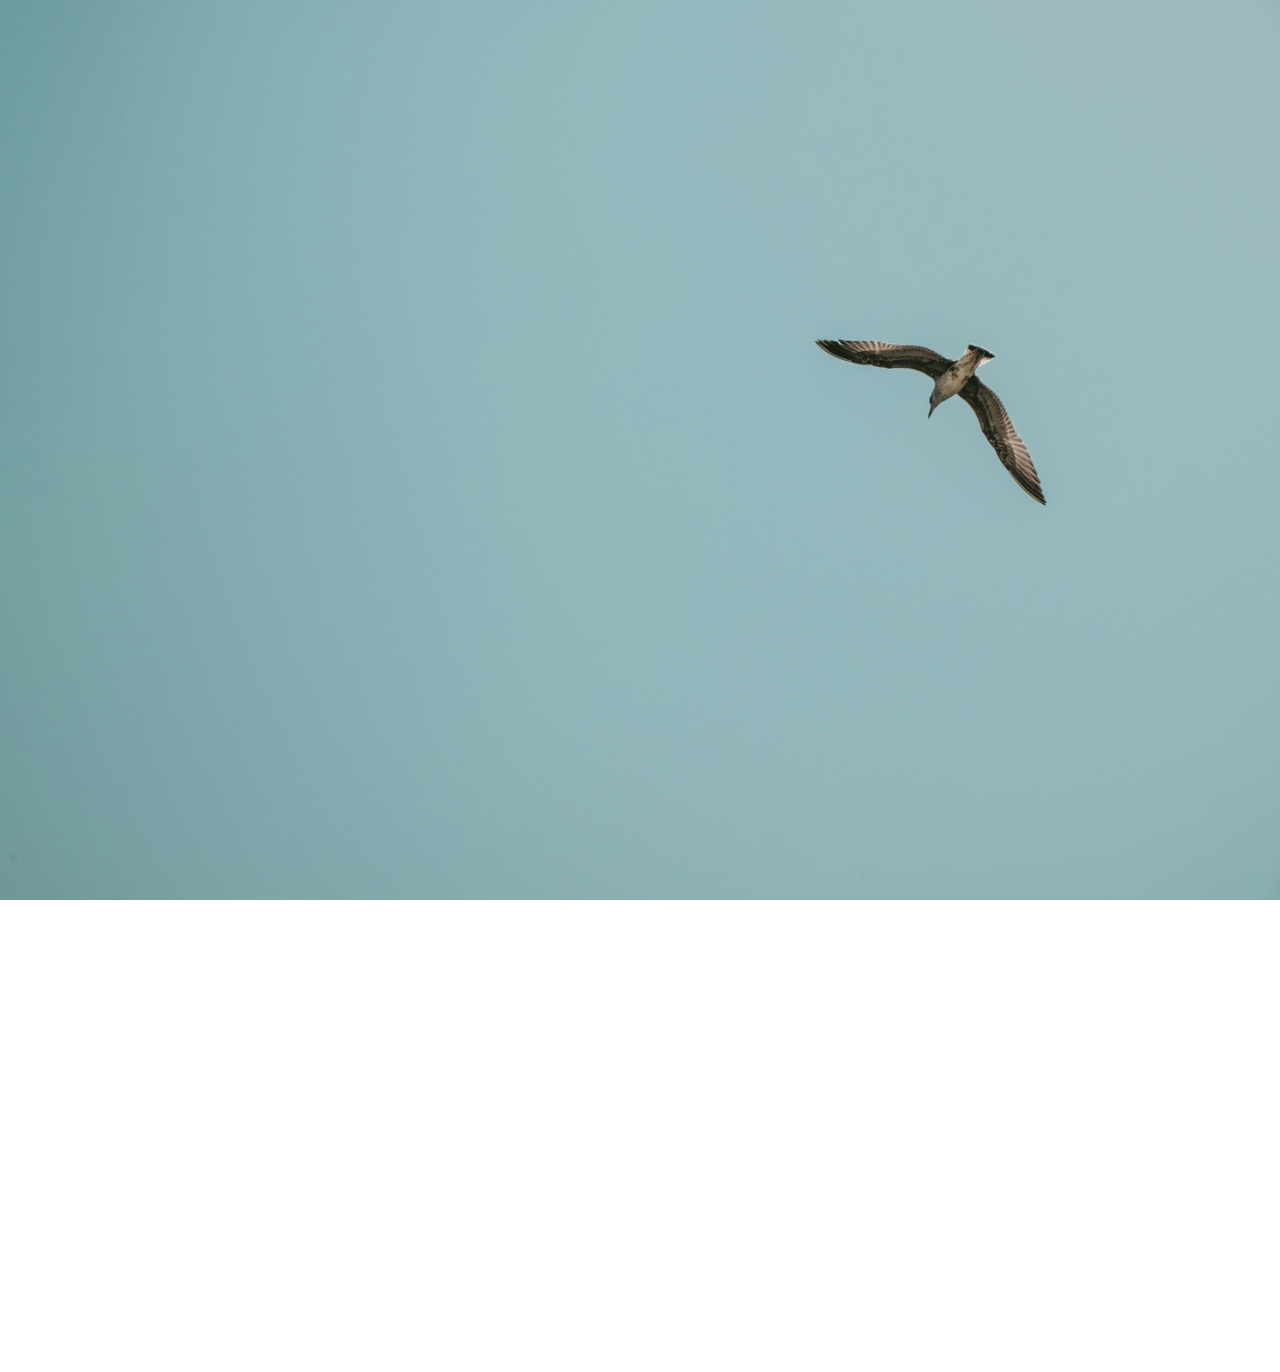
==== index.html @ 1636a8c3 "changed image url" ====
<!DOCTYPE HTML>
<!--
	Astral by HTML5 UP
	html5up.net | @ajlkn
	Free for personal and commercial use under the CCA 3.0 license (html5up.net/license)
-->
<html>
	<head>
		<title>isacmlee</title>
		<meta charset="utf-8" />
		<meta name="viewport" content="width=device-width, initial-scale=1, user-scalable=no" />
		<link rel="stylesheet" href="assets/css/main.css" />
		<noscript><link rel="stylesheet" href="assets/css/noscript.css" /></noscript>
	</head>
	<body class="is-preload">
		<!-- Wrapper-->
			<div id="wrapper">

				<!-- Nav -->
					<nav id="nav">
						<a href="#" class="icon solid fa-home"><span>Home</span></a>
						<a href="#me" class="icon solid fa-user"><span>About Me</span></a>
						<a href="#work" class="icon solid fa-laptop"><span>My Projects</span></a>
						<a href="https://www.linkedin.com/in/isacmlee/" target="_blank" class="icon brands fa-linkedin"><span>Twitter</span></a>
					</nav>

				<!-- Main -->
					<div id="main">

						<!-- Me -->
							<article id="home" class="panel intro">
								<header>
									<h1>Isac Lee</h1>
									<p>Data Quality Analyst @ Cedars-Sinai</p>
								</header>

								<a href="#me" class="jumplink pic">
									<img src="images/me.jpg" alt="" />
								</a>

							</article>

						<!-- About Me -->

							<article id="me" class="panel">
								<header>
									<h2>About Me</h2>
								</header>
								<p>
									Hi, I am currently a data quality analyst @ Cedars-Sinai. <br> <br>
									Healthcare data is highly complex and originates from a diverse range of sources and health systems, making it vulnerable to outdated processes, human error, and inaccurate reporting. My work focuses on enhancing the accuracy, consistency, and flow of various data, including but not limited to clinical data (e.g., medication orders, patient demographics, medical history, diagnoses), provider data (e.g., credentials, demographics, activity), ADT data (e.g., patient movement), medical coding data (e.g., ICD, CPT, HCPCS), insurance data (e.g. referrals, authorizations), and financial data (e.g., charges, reimbursements).
									By improving data accuracy and consistency, I help support regulatory compliance, financial integrity, operational efficiency, and quality reporting (e.g. Length of Stay, Readmission Rates, Mortality Rates), ensuring that leadership has the insights needed for decision-making while maintaining a high standard of patient care.
								</p>
							</article>

						<!-- Work -->
							<article id="work" class="panel">
								<header>
									<h2>My Projects</h2>
								</header>
								
								<section>
									<div class="row">
										<div class="col-4 col-6-medium col-12-small">
											<a href="#" class="image fit"><img src="images/pic01.jpg" alt=""></a>
										</div>
										<div class="col-4 col-6-medium col-12-small">
											<a href="#" class="image fit"><img src="images/pic02.jpg" alt=""></a>
										</div>
										<div class="col-4 col-6-medium col-12-small">
											<a href="#" class="image fit"><img src="images/pic03.jpg" alt=""></a>
										</div>
										<div class="col-4 col-6-medium col-12-small">
											<a href="#" class="image fit"><img src="images/pic04.jpg" alt=""></a>
										</div>
										<div class="col-4 col-6-medium col-12-small">
											<a href="#" class="image fit"><img src="images/pic05.jpg" alt=""></a>
										</div>
										<div class="col-4 col-6-medium col-12-small">
											<a href="#" class="image fit"><img src="images/pic06.jpg" alt=""></a>
										</div>
										<div class="col-4 col-6-medium col-12-small">
											<a href="#" class="image fit"><img src="images/pic07.jpg" alt=""></a>
										</div>
										<div class="col-4 col-6-medium col-12-small">
											<a href="#" class="image fit"><img src="images/pic08.jpg" alt=""></a>
										</div>
										<div class="col-4 col-6-medium col-12-small">
											<a href="#" class="image fit"><img src="images/pic09.jpg" alt=""></a>
										</div>
										<div class="col-4 col-6-medium col-12-small">
											<a href="#" class="image fit"><img src="images/pic10.jpg" alt=""></a>
										</div>
										<div class="col-4 col-6-medium col-12-small">
											<a href="#" class="image fit"><img src="images/pic11.jpg" alt=""></a>
										</div>
										<div class="col-4 col-6-medium col-12-small">
											<a href="#" class="image fit"><img src="images/pic12.jpg" alt=""></a>
										</div>
									</div>
								</section>
							</article>

					</div>

			</div>

		<!-- Scripts -->
			<script src="assets/js/jquery.min.js"></script>
			<script src="assets/js/browser.min.js"></script>
			<script src="assets/js/breakpoints.min.js"></script>
			<script src="assets/js/util.js"></script>
			<script src="assets/js/main.js"></script>

	</body>
</html>
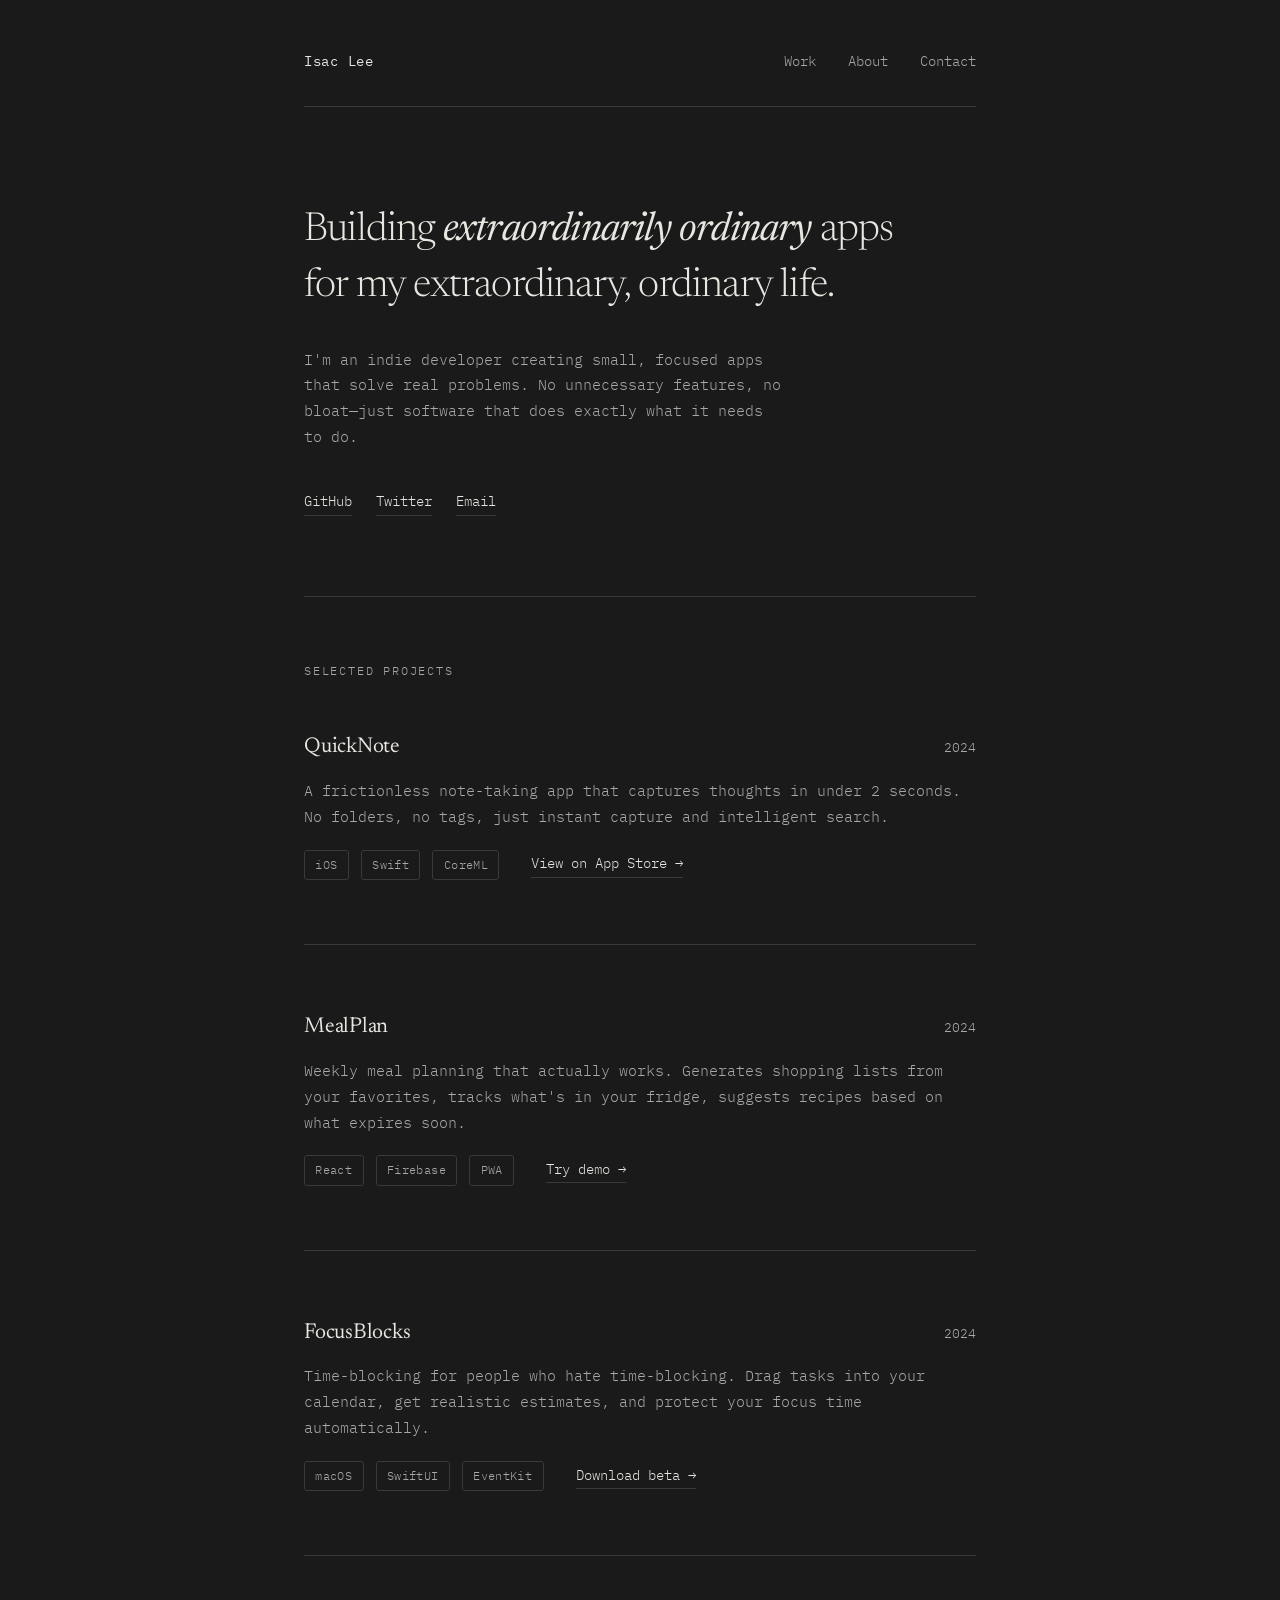
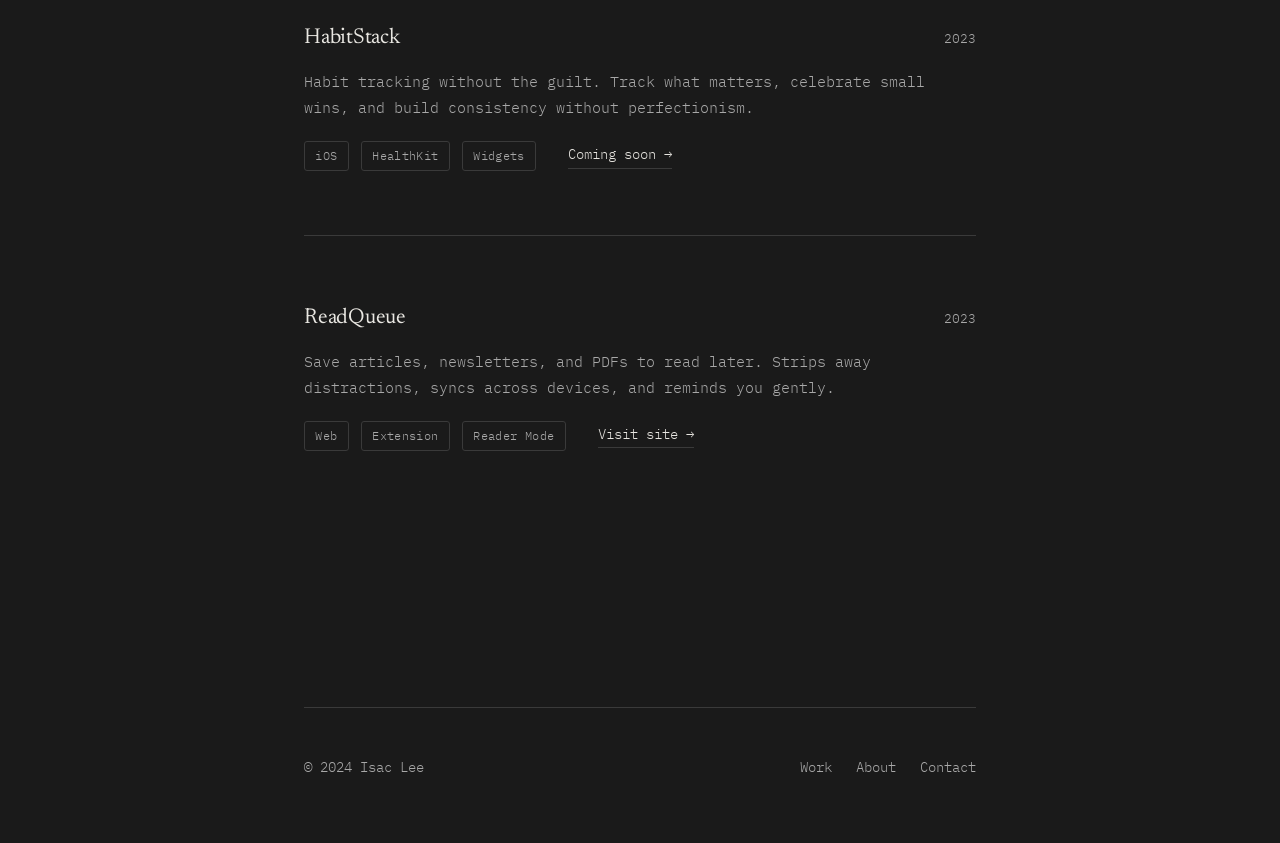
==== commit 21bcb696: "Add files via upload" ====
--- a/index.html
+++ b/index.html
@@ -1,116 +1,432 @@
-<!DOCTYPE HTML>
-<!--
-	Astral by HTML5 UP
-	html5up.net | @ajlkn
-	Free for personal and commercial use under the CCA 3.0 license (html5up.net/license)
--->
-<html>
-	<head>
-		<title>isacmlee</title>
-		<meta charset="utf-8" />
-		<meta name="viewport" content="width=device-width, initial-scale=1, user-scalable=no" />
-		<link rel="stylesheet" href="assets/css/main.css" />
-		<noscript><link rel="stylesheet" href="assets/css/noscript.css" /></noscript>
-	</head>
-	<body class="is-preload">
-		<!-- Wrapper-->
-			<div id="wrapper">
-
-				<!-- Nav -->
-					<nav id="nav">
-						<a href="#" class="icon solid fa-home"><span>Home</span></a>
-						<a href="#me" class="icon solid fa-user"><span>About Me</span></a>
-						<a href="#work" class="icon solid fa-laptop"><span>My Projects</span></a>
-						<a href="https://www.linkedin.com/in/isacmlee/" target="_blank" class="icon brands fa-linkedin"><span>Twitter</span></a>
-					</nav>
-
-				<!-- Main -->
-					<div id="main">
-
-						<!-- Me -->
-							<article id="home" class="panel intro">
-								<header>
-									<h1>Isac Lee</h1>
-									<p>Data Quality Analyst @ Cedars-Sinai</p>
-								</header>
-
-								<a href="#me" class="jumplink pic">
-									<img src="images/me.jpg" alt="" />
-								</a>
-
-							</article>
-
-						<!-- About Me -->
-
-							<article id="me" class="panel">
-								<header>
-									<h2>About Me</h2>
-								</header>
-								<p>
-									Hi, I am currently a data quality analyst @ Cedars-Sinai. <br> <br>
-									Healthcare data is highly complex and originates from a diverse range of sources and health systems, making it vulnerable to outdated processes, human error, and inaccurate reporting. My work focuses on enhancing the accuracy, consistency, and flow of various data, including but not limited to clinical data (e.g., medication orders, patient demographics, medical history, diagnoses), provider data (e.g., credentials, demographics, activity), ADT data (e.g., patient movement), medical coding data (e.g., ICD, CPT, HCPCS), insurance data (e.g. referrals, authorizations), and financial data (e.g., charges, reimbursements).
-									By improving data accuracy and consistency, I help support regulatory compliance, financial integrity, operational efficiency, and quality reporting (e.g. Length of Stay, Readmission Rates, Mortality Rates), ensuring that leadership has the insights needed for decision-making while maintaining a high standard of patient care.
-								</p>
-							</article>
-
-						<!-- Work -->
-							<article id="work" class="panel">
-								<header>
-									<h2>My Projects</h2>
-								</header>
-								
-								<section>
-									<div class="row">
-										<div class="col-4 col-6-medium col-12-small">
-											<a href="#" class="image fit"><img src="images/pic01.jpg" alt=""></a>
-										</div>
-										<div class="col-4 col-6-medium col-12-small">
-											<a href="#" class="image fit"><img src="images/pic02.jpg" alt=""></a>
-										</div>
-										<div class="col-4 col-6-medium col-12-small">
-											<a href="#" class="image fit"><img src="images/pic03.jpg" alt=""></a>
-										</div>
-										<div class="col-4 col-6-medium col-12-small">
-											<a href="#" class="image fit"><img src="images/pic04.jpg" alt=""></a>
-										</div>
-										<div class="col-4 col-6-medium col-12-small">
-											<a href="#" class="image fit"><img src="images/pic05.jpg" alt=""></a>
-										</div>
-										<div class="col-4 col-6-medium col-12-small">
-											<a href="#" class="image fit"><img src="images/pic06.jpg" alt=""></a>
-										</div>
-										<div class="col-4 col-6-medium col-12-small">
-											<a href="#" class="image fit"><img src="images/pic07.jpg" alt=""></a>
-										</div>
-										<div class="col-4 col-6-medium col-12-small">
-											<a href="#" class="image fit"><img src="images/pic08.jpg" alt=""></a>
-										</div>
-										<div class="col-4 col-6-medium col-12-small">
-											<a href="#" class="image fit"><img src="images/pic09.jpg" alt=""></a>
-										</div>
-										<div class="col-4 col-6-medium col-12-small">
-											<a href="#" class="image fit"><img src="images/pic10.jpg" alt=""></a>
-										</div>
-										<div class="col-4 col-6-medium col-12-small">
-											<a href="#" class="image fit"><img src="images/pic11.jpg" alt=""></a>
-										</div>
-										<div class="col-4 col-6-medium col-12-small">
-											<a href="#" class="image fit"><img src="images/pic12.jpg" alt=""></a>
-										</div>
-									</div>
-								</section>
-							</article>
-
-					</div>
-
-			</div>
-
-		<!-- Scripts -->
-			<script src="assets/js/jquery.min.js"></script>
-			<script src="assets/js/browser.min.js"></script>
-			<script src="assets/js/breakpoints.min.js"></script>
-			<script src="assets/js/util.js"></script>
-			<script src="assets/js/main.js"></script>
-
-	</body>
-</html>+<!DOCTYPE html>
+<html lang="en">
+<head>
+    <meta charset="UTF-8">
+    <meta name="viewport" content="width=device-width, initial-scale=1.0">
+    <title>Isac Lee</title>
+    <link rel="preconnect" href="https://fonts.googleapis.com">
+    <link rel="preconnect" href="https://fonts.gstatic.com" crossorigin>
+    <link href="https://fonts.googleapis.com/css2?family=IBM+Plex+Mono:wght@300;400;500&family=Newsreader:ital,wght@0,300;0,400;1,400&display=swap" rel="stylesheet">
+    <style>
+        * {
+            margin: 0;
+            padding: 0;
+            box-sizing: border-box;
+        }
+
+        :root {
+            --bg: #1a1a1a;
+            --fg: #e8e6e1;
+            --fg-muted: #a8a8a8;
+            --border: #3a3a3a;
+            --accent: #6b9eff;
+            --hover: #242424;
+        }
+
+        body {
+            font-family: 'IBM Plex Mono', monospace;
+            background: var(--bg);
+            color: var(--fg);
+            line-height: 1.7;
+            font-size: 15px;
+            font-weight: 300;
+        }
+
+        .container {
+            max-width: 720px;
+            margin: 0 auto;
+            padding: 0 1.5rem;
+        }
+
+        /* Header */
+        header {
+            padding: 3rem 0 2rem;
+            border-bottom: 1px solid var(--border);
+        }
+
+        .header-content {
+            display: flex;
+            justify-content: space-between;
+            align-items: baseline;
+        }
+
+        .name {
+            font-size: 0.9rem;
+            letter-spacing: 0.05em;
+            font-weight: 400;
+        }
+
+        nav ul {
+            display: flex;
+            gap: 2rem;
+            list-style: none;
+        }
+
+        nav a {
+            color: var(--fg-muted);
+            text-decoration: none;
+            font-size: 0.85rem;
+            transition: color 0.2s ease;
+        }
+
+        nav a:hover {
+            color: var(--fg);
+        }
+
+        /* Hero */
+        .hero {
+            padding: 6rem 0 5rem;
+            border-bottom: 1px solid var(--border);
+        }
+
+        .hero-title {
+            font-family: 'Newsreader', serif;
+            font-size: clamp(1.8rem, 4vw, 2.5rem);
+            font-weight: 300;
+            line-height: 1.4;
+            max-width: 600px;
+            margin-bottom: 2rem;
+            letter-spacing: -0.02em;
+        }
+
+        .hero-title em {
+            font-style: italic;
+            font-weight: 400;
+        }
+
+        .hero-intro {
+            max-width: 480px;
+            color: var(--fg-muted);
+            margin-bottom: 2.5rem;
+            font-size: 0.95rem;
+        }
+
+        .hero-links {
+            display: flex;
+            gap: 1.5rem;
+            font-size: 0.85rem;
+        }
+
+        .hero-links a {
+            color: var(--fg);
+            text-decoration: none;
+            padding-bottom: 2px;
+            border-bottom: 1px solid var(--border);
+            transition: border-color 0.2s ease;
+        }
+
+        .hero-links a:hover {
+            border-color: var(--fg);
+        }
+
+        /* Projects Section */
+        .projects {
+            padding: 4rem 0;
+        }
+
+        .section-label {
+            font-size: 0.75rem;
+            letter-spacing: 0.15em;
+            text-transform: uppercase;
+            color: var(--fg-muted);
+            margin-bottom: 3rem;
+        }
+
+        .project {
+            margin-bottom: 4rem;
+            padding-bottom: 4rem;
+            border-bottom: 1px solid var(--border);
+        }
+
+        .project:last-child {
+            border-bottom: none;
+        }
+
+        .project-header {
+            display: flex;
+            justify-content: space-between;
+            align-items: baseline;
+            margin-bottom: 0.75rem;
+            gap: 1.5rem;
+        }
+
+        .project-title {
+            font-family: 'Newsreader', serif;
+            font-size: 1.35rem;
+            font-weight: 400;
+            letter-spacing: -0.01em;
+        }
+
+        .project-year {
+            font-size: 0.8rem;
+            color: var(--fg-muted);
+            white-space: nowrap;
+        }
+
+        .project-description {
+            color: var(--fg-muted);
+            margin-bottom: 1.25rem;
+            font-size: 0.95rem;
+        }
+
+        .project-meta {
+            display: flex;
+            gap: 2rem;
+            flex-wrap: wrap;
+            align-items: center;
+        }
+
+        .project-tags {
+            display: flex;
+            gap: 0.75rem;
+            flex-wrap: wrap;
+        }
+
+        .tag {
+            font-size: 0.75rem;
+            color: var(--fg-muted);
+            padding: 0.25rem 0.65rem;
+            border: 1px solid var(--border);
+            border-radius: 3px;
+            letter-spacing: 0.03em;
+        }
+
+        .project-link {
+            font-size: 0.85rem;
+            color: var(--fg);
+            text-decoration: none;
+            border-bottom: 1px solid var(--border);
+            padding-bottom: 1px;
+            transition: border-color 0.2s ease;
+        }
+
+        .project-link:hover {
+            border-color: var(--fg);
+        }
+
+        /* Footer */
+        footer {
+            padding: 3rem 0 4rem;
+            border-top: 1px solid var(--border);
+            margin-top: 4rem;
+        }
+
+        .footer-content {
+            display: flex;
+            justify-content: space-between;
+            align-items: center;
+            font-size: 0.85rem;
+            color: var(--fg-muted);
+        }
+
+        .footer-links {
+            display: flex;
+            gap: 1.5rem;
+        }
+
+        .footer-links a {
+            color: var(--fg-muted);
+            text-decoration: none;
+            transition: color 0.2s ease;
+        }
+
+        .footer-links a:hover {
+            color: var(--fg);
+        }
+
+        /* Responsive */
+        @media (max-width: 640px) {
+            .header-content {
+                flex-direction: column;
+                gap: 1rem;
+            }
+
+            nav ul {
+                gap: 1.5rem;
+            }
+
+            .hero {
+                padding: 4rem 0 3rem;
+            }
+
+            .project-header {
+                flex-direction: column;
+                align-items: flex-start;
+                gap: 0.5rem;
+            }
+
+            .project-meta {
+                flex-direction: column;
+                align-items: flex-start;
+                gap: 1rem;
+            }
+
+            .footer-content {
+                flex-direction: column;
+                gap: 1.5rem;
+                align-items: flex-start;
+            }
+        }
+
+        /* Subtle animations */
+        @media (prefers-reduced-motion: no-preference) {
+            .project {
+                opacity: 0;
+                animation: fadeIn 0.6s ease-out forwards;
+            }
+
+            .project:nth-child(1) { animation-delay: 0.1s; }
+            .project:nth-child(2) { animation-delay: 0.2s; }
+            .project:nth-child(3) { animation-delay: 0.3s; }
+            .project:nth-child(4) { animation-delay: 0.4s; }
+            .project:nth-child(5) { animation-delay: 0.5s; }
+
+            @keyframes fadeIn {
+                from {
+                    opacity: 0;
+                    transform: translateY(10px);
+                }
+                to {
+                    opacity: 1;
+                    transform: translateY(0);
+                }
+            }
+        }
+    </style>
+</head>
+<body>
+    <div class="container">
+        <header>
+            <div class="header-content">
+                <h1 class="name">Isac Lee</h1>
+                <nav>
+                    <ul>
+                        <li><a href="#work">Work</a></li>
+                        <li><a href="#about">About</a></li>
+                        <li><a href="mailto:hello@isaclee.com">Contact</a></li>
+                    </ul>
+                </nav>
+            </div>
+        </header>
+
+        <section class="hero">
+            <h2 class="hero-title">
+                Building <em>extraordinarily ordinary</em> apps for my extraordinary, ordinary life.
+            </h2>
+            <p class="hero-intro">
+                I'm an indie developer creating small, focused apps that solve real problems. No unnecessary features, no bloat—just software that does exactly what it needs to do.
+            </p>
+            <div class="hero-links">
+                <a href="https://github.com/isacmlee">GitHub</a>
+                <a href="https://twitter.com/isacmlee">Twitter</a>
+                <a href="mailto:hello@isaclee.com">Email</a>
+            </div>
+        </section>
+
+        <main id="work" class="projects">
+            <p class="section-label">Selected Projects</p>
+
+            <article class="project">
+                <div class="project-header">
+                    <h3 class="project-title">QuickNote</h3>
+                    <span class="project-year">2024</span>
+                </div>
+                <p class="project-description">
+                    A frictionless note-taking app that captures thoughts in under 2 seconds. No folders, no tags, just instant capture and intelligent search.
+                </p>
+                <div class="project-meta">
+                    <div class="project-tags">
+                        <span class="tag">iOS</span>
+                        <span class="tag">Swift</span>
+                        <span class="tag">CoreML</span>
+                    </div>
+                    <a href="#" class="project-link">View on App Store →</a>
+                </div>
+            </article>
+
+            <article class="project">
+                <div class="project-header">
+                    <h3 class="project-title">MealPlan</h3>
+                    <span class="project-year">2024</span>
+                </div>
+                <p class="project-description">
+                    Weekly meal planning that actually works. Generates shopping lists from your favorites, tracks what's in your fridge, suggests recipes based on what expires soon.
+                </p>
+                <div class="project-meta">
+                    <div class="project-tags">
+                        <span class="tag">React</span>
+                        <span class="tag">Firebase</span>
+                        <span class="tag">PWA</span>
+                    </div>
+                    <a href="#" class="project-link">Try demo →</a>
+                </div>
+            </article>
+
+            <article class="project">
+                <div class="project-header">
+                    <h3 class="project-title">FocusBlocks</h3>
+                    <span class="project-year">2024</span>
+                </div>
+                <p class="project-description">
+                    Time-blocking for people who hate time-blocking. Drag tasks into your calendar, get realistic estimates, and protect your focus time automatically.
+                </p>
+                <div class="project-meta">
+                    <div class="project-tags">
+                        <span class="tag">macOS</span>
+                        <span class="tag">SwiftUI</span>
+                        <span class="tag">EventKit</span>
+                    </div>
+                    <a href="#" class="project-link">Download beta →</a>
+                </div>
+            </article>
+
+            <article class="project">
+                <div class="project-header">
+                    <h3 class="project-title">HabitStack</h3>
+                    <span class="project-year">2023</span>
+                </div>
+                <p class="project-description">
+                    Habit tracking without the guilt. Track what matters, celebrate small wins, and build consistency without perfectionism.
+                </p>
+                <div class="project-meta">
+                    <div class="project-tags">
+                        <span class="tag">iOS</span>
+                        <span class="tag">HealthKit</span>
+                        <span class="tag">Widgets</span>
+                    </div>
+                    <a href="#" class="project-link">Coming soon →</a>
+                </div>
+            </article>
+
+            <article class="project">
+                <div class="project-header">
+                    <h3 class="project-title">ReadQueue</h3>
+                    <span class="project-year">2023</span>
+                </div>
+                <p class="project-description">
+                    Save articles, newsletters, and PDFs to read later. Strips away distractions, syncs across devices, and reminds you gently.
+                </p>
+                <div class="project-meta">
+                    <div class="project-tags">
+                        <span class="tag">Web</span>
+                        <span class="tag">Extension</span>
+                        <span class="tag">Reader Mode</span>
+                    </div>
+                    <a href="#" class="project-link">Visit site →</a>
+                </div>
+            </article>
+        </main>
+
+        <footer>
+            <div class="footer-content">
+                <p>© 2024 Isac Lee</p>
+                <div class="footer-links">
+                    <a href="#work">Work</a>
+                    <a href="#about">About</a>
+                    <a href="mailto:hello@isaclee.com">Contact</a>
+                </div>
+            </div>
+        </footer>
+    </div>
+</body>
+</html>
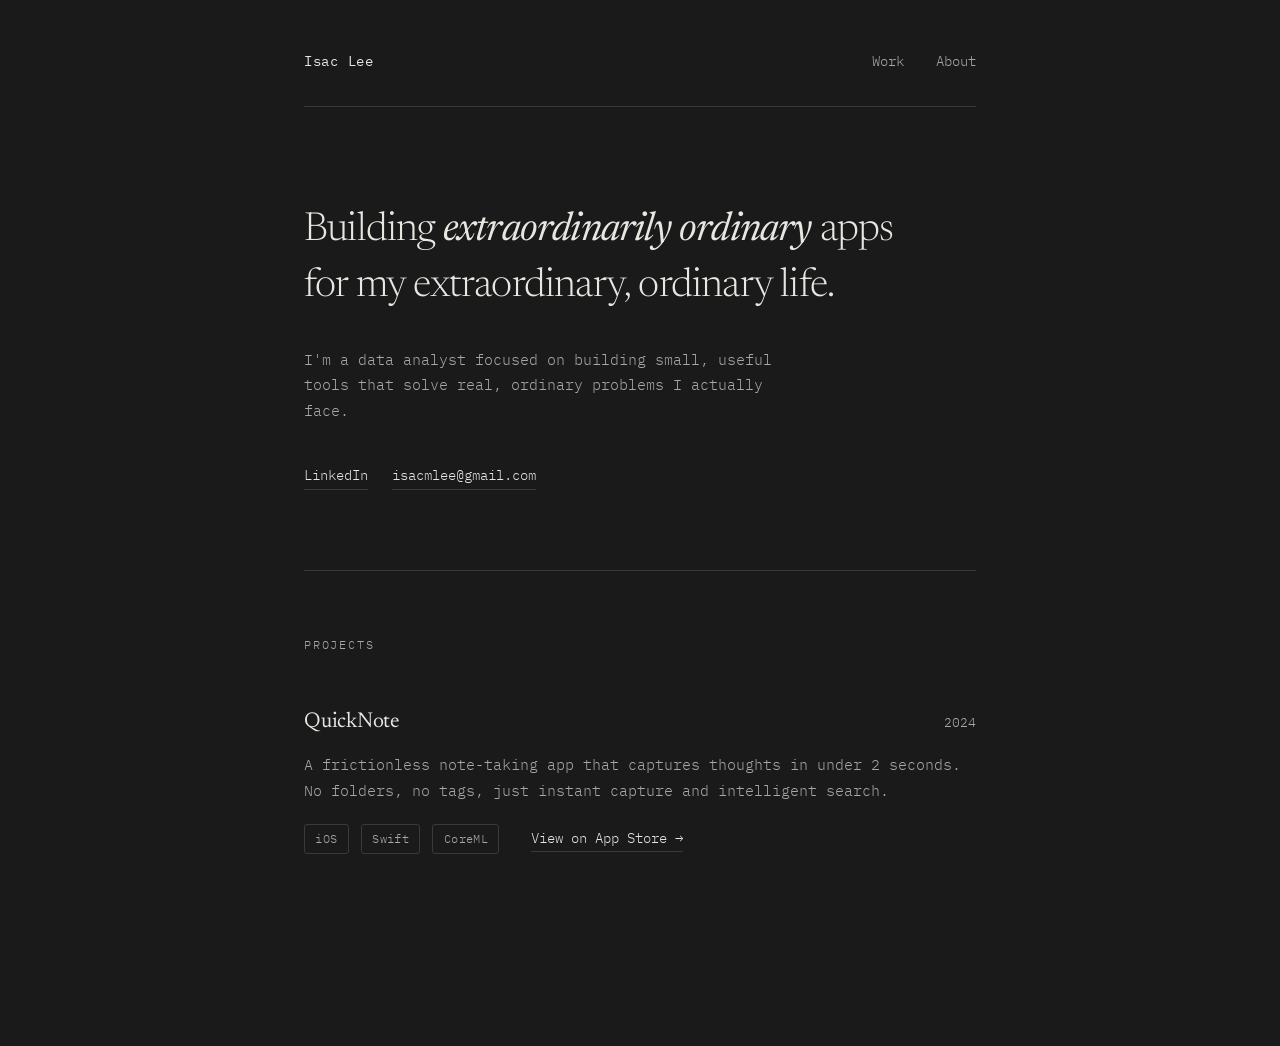
==== commit 8729c79d: "Add files via upload" ====
--- a/index.html
+++ b/index.html
@@ -1,12 +1,15 @@
 <!DOCTYPE html>
 <html lang="en">
+
 <head>
     <meta charset="UTF-8">
     <meta name="viewport" content="width=device-width, initial-scale=1.0">
     <title>Isac Lee</title>
     <link rel="preconnect" href="https://fonts.googleapis.com">
     <link rel="preconnect" href="https://fonts.gstatic.com" crossorigin>
-    <link href="https://fonts.googleapis.com/css2?family=IBM+Plex+Mono:wght@300;400;500&family=Newsreader:ital,wght@0,300;0,400;1,400&display=swap" rel="stylesheet">
+    <link
+        href="https://fonts.googleapis.com/css2?family=IBM+Plex+Mono:wght@300;400;500&family=Newsreader:ital,wght@0,300;0,400;1,400&display=swap"
+        rel="stylesheet">
     <style>
         * {
             margin: 0;
@@ -275,17 +278,32 @@
                 animation: fadeIn 0.6s ease-out forwards;
             }
 
-            .project:nth-child(1) { animation-delay: 0.1s; }
-            .project:nth-child(2) { animation-delay: 0.2s; }
-            .project:nth-child(3) { animation-delay: 0.3s; }
-            .project:nth-child(4) { animation-delay: 0.4s; }
-            .project:nth-child(5) { animation-delay: 0.5s; }
+            .project:nth-child(1) {
+                animation-delay: 0.1s;
+            }
+
+            .project:nth-child(2) {
+                animation-delay: 0.2s;
+            }
+
+            .project:nth-child(3) {
+                animation-delay: 0.3s;
+            }
+
+            .project:nth-child(4) {
+                animation-delay: 0.4s;
+            }
+
+            .project:nth-child(5) {
+                animation-delay: 0.5s;
+            }
 
             @keyframes fadeIn {
                 from {
                     opacity: 0;
                     transform: translateY(10px);
                 }
+
                 to {
                     opacity: 1;
                     transform: translateY(0);
@@ -294,6 +312,7 @@
         }
     </style>
 </head>
+
 <body>
     <div class="container">
         <header>
@@ -303,7 +322,6 @@
                     <ul>
                         <li><a href="#work">Work</a></li>
                         <li><a href="#about">About</a></li>
-                        <li><a href="mailto:hello@isaclee.com">Contact</a></li>
                     </ul>
                 </nav>
             </div>
@@ -314,17 +332,17 @@
                 Building <em>extraordinarily ordinary</em> apps for my extraordinary, ordinary life.
             </h2>
             <p class="hero-intro">
-                I'm an indie developer creating small, focused apps that solve real problems. No unnecessary features, no bloat—just software that does exactly what it needs to do.
+                I'm a data analyst focused on building small, useful tools that solve real, ordinary problems I actually
+                face.
             </p>
             <div class="hero-links">
-                <a href="https://github.com/isacmlee">GitHub</a>
-                <a href="https://twitter.com/isacmlee">Twitter</a>
-                <a href="mailto:hello@isaclee.com">Email</a>
+                <a href="https://www.linkedin.com/in/isacmlee/">LinkedIn</a>
+                <a href="mailto:isacmlee@gmail.com">isacmlee@gmail.com</a>
             </div>
         </section>
 
         <main id="work" class="projects">
-            <p class="section-label">Selected Projects</p>
+            <p class="section-label">Projects</p>
 
             <article class="project">
                 <div class="project-header">
@@ -332,7 +350,8 @@
                     <span class="project-year">2024</span>
                 </div>
                 <p class="project-description">
-                    A frictionless note-taking app that captures thoughts in under 2 seconds. No folders, no tags, just instant capture and intelligent search.
+                    A frictionless note-taking app that captures thoughts in under 2 seconds. No folders, no tags, just
+                    instant capture and intelligent search.
                 </p>
                 <div class="project-meta">
                     <div class="project-tags">
@@ -344,89 +363,9 @@
                 </div>
             </article>
 
-            <article class="project">
-                <div class="project-header">
-                    <h3 class="project-title">MealPlan</h3>
-                    <span class="project-year">2024</span>
-                </div>
-                <p class="project-description">
-                    Weekly meal planning that actually works. Generates shopping lists from your favorites, tracks what's in your fridge, suggests recipes based on what expires soon.
-                </p>
-                <div class="project-meta">
-                    <div class="project-tags">
-                        <span class="tag">React</span>
-                        <span class="tag">Firebase</span>
-                        <span class="tag">PWA</span>
-                    </div>
-                    <a href="#" class="project-link">Try demo →</a>
-                </div>
-            </article>
-
-            <article class="project">
-                <div class="project-header">
-                    <h3 class="project-title">FocusBlocks</h3>
-                    <span class="project-year">2024</span>
-                </div>
-                <p class="project-description">
-                    Time-blocking for people who hate time-blocking. Drag tasks into your calendar, get realistic estimates, and protect your focus time automatically.
-                </p>
-                <div class="project-meta">
-                    <div class="project-tags">
-                        <span class="tag">macOS</span>
-                        <span class="tag">SwiftUI</span>
-                        <span class="tag">EventKit</span>
-                    </div>
-                    <a href="#" class="project-link">Download beta →</a>
-                </div>
-            </article>
-
-            <article class="project">
-                <div class="project-header">
-                    <h3 class="project-title">HabitStack</h3>
-                    <span class="project-year">2023</span>
-                </div>
-                <p class="project-description">
-                    Habit tracking without the guilt. Track what matters, celebrate small wins, and build consistency without perfectionism.
-                </p>
-                <div class="project-meta">
-                    <div class="project-tags">
-                        <span class="tag">iOS</span>
-                        <span class="tag">HealthKit</span>
-                        <span class="tag">Widgets</span>
-                    </div>
-                    <a href="#" class="project-link">Coming soon →</a>
-                </div>
-            </article>
-
-            <article class="project">
-                <div class="project-header">
-                    <h3 class="project-title">ReadQueue</h3>
-                    <span class="project-year">2023</span>
-                </div>
-                <p class="project-description">
-                    Save articles, newsletters, and PDFs to read later. Strips away distractions, syncs across devices, and reminds you gently.
-                </p>
-                <div class="project-meta">
-                    <div class="project-tags">
-                        <span class="tag">Web</span>
-                        <span class="tag">Extension</span>
-                        <span class="tag">Reader Mode</span>
-                    </div>
-                    <a href="#" class="project-link">Visit site →</a>
-                </div>
-            </article>
+
         </main>
-
-        <footer>
-            <div class="footer-content">
-                <p>© 2024 Isac Lee</p>
-                <div class="footer-links">
-                    <a href="#work">Work</a>
-                    <a href="#about">About</a>
-                    <a href="mailto:hello@isaclee.com">Contact</a>
-                </div>
-            </div>
-        </footer>
     </div>
 </body>
-</html>
+
+</html>
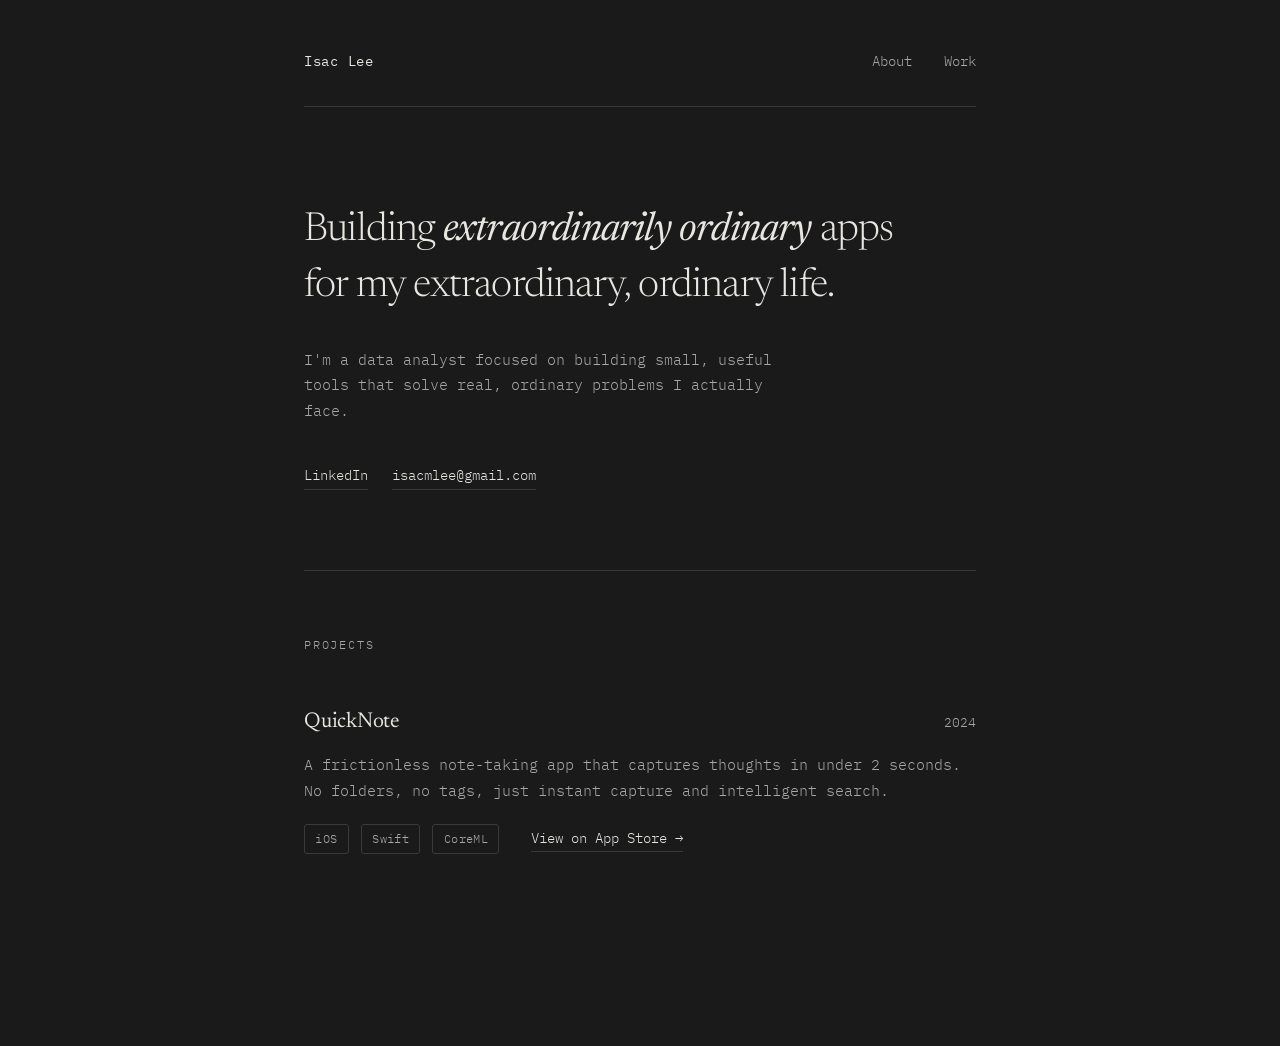
==== commit a9b4df7d: "Add files via upload" ====
--- a/index.html
+++ b/index.html
@@ -320,8 +320,8 @@
                 <h1 class="name">Isac Lee</h1>
                 <nav>
                     <ul>
+                        <li><a href="#about">About</a></li>
                         <li><a href="#work">Work</a></li>
-                        <li><a href="#about">About</a></li>
                     </ul>
                 </nav>
             </div>
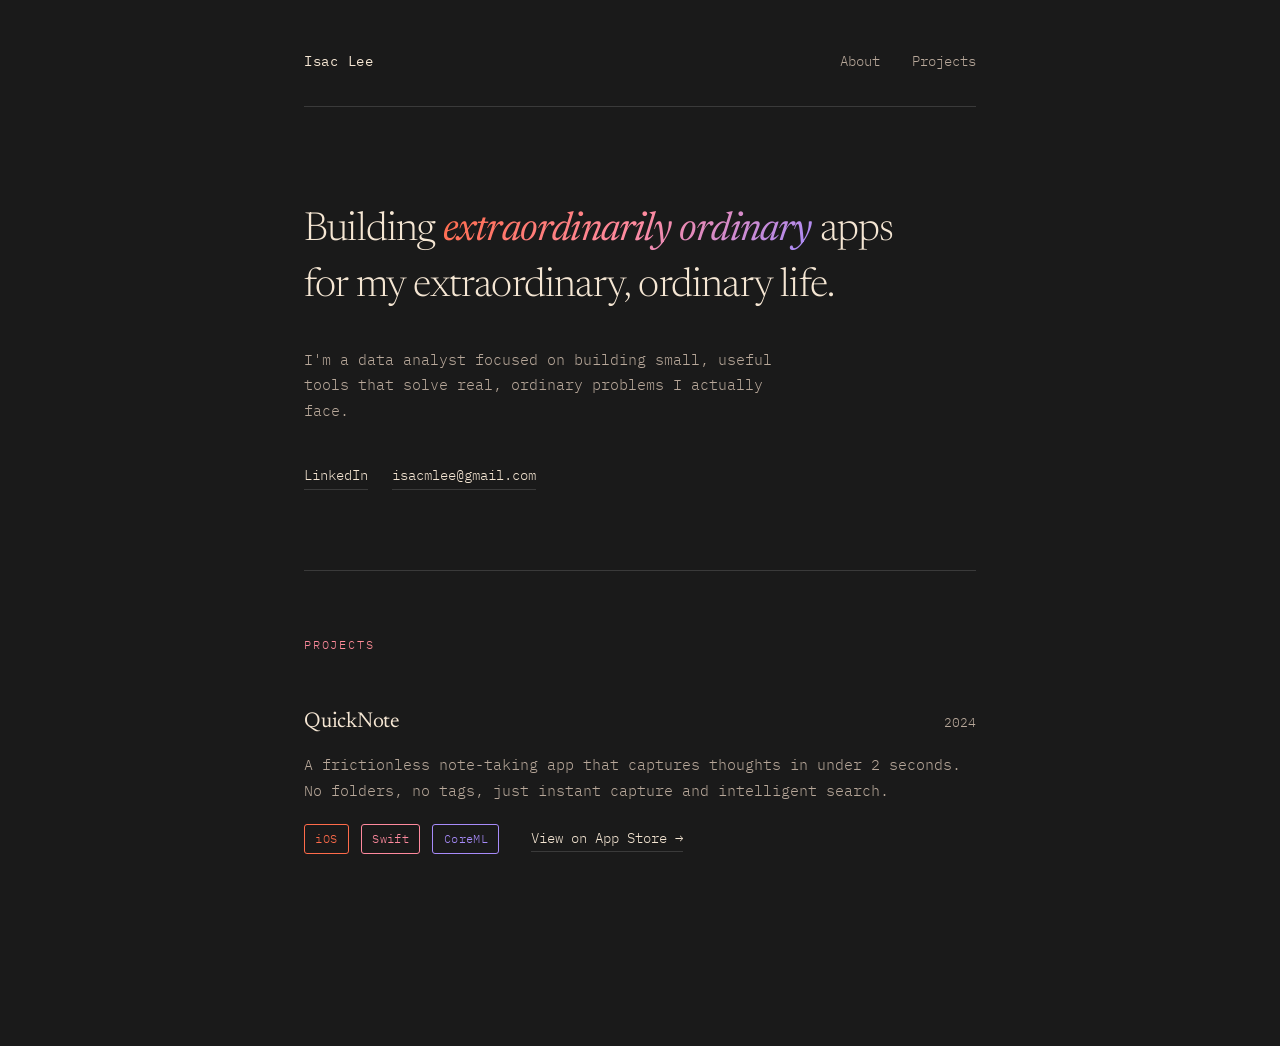
==== commit 406238d3: "Update index.html" ====
--- a/index.html
+++ b/index.html
@@ -19,10 +19,13 @@
 
         :root {
             --bg: #1a1a1a;
-            --fg: #e8e6e1;
-            --fg-muted: #a8a8a8;
+            --fg: #f5e6d3;
+            --fg-muted: #b8a89a;
             --border: #3a3a3a;
-            --accent: #6b9eff;
+            --accent-orange: #ff6b4a;
+            --accent-pink: #ff8a9e;
+            --accent-purple: #a78bfa;
+            --accent-gold: #ffa94d;
             --hover: #242424;
         }
 
@@ -95,6 +98,10 @@
         .hero-title em {
             font-style: italic;
             font-weight: 400;
+            background: linear-gradient(135deg, var(--accent-orange), var(--accent-pink), var(--accent-purple));
+            -webkit-background-clip: text;
+            -webkit-text-fill-color: transparent;
+            background-clip: text;
         }
 
         .hero-intro {
@@ -119,7 +126,8 @@
         }
 
         .hero-links a:hover {
-            border-color: var(--fg);
+            border-color: var(--accent-orange);
+            color: var(--accent-orange);
         }
 
         /* Projects Section */
@@ -131,7 +139,10 @@
             font-size: 0.75rem;
             letter-spacing: 0.15em;
             text-transform: uppercase;
-            color: var(--fg-muted);
+            background: linear-gradient(90deg, var(--accent-pink), var(--accent-gold));
+            -webkit-background-clip: text;
+            -webkit-text-fill-color: transparent;
+            background-clip: text;
             margin-bottom: 3rem;
         }
 
@@ -139,6 +150,11 @@
             margin-bottom: 4rem;
             padding-bottom: 4rem;
             border-bottom: 1px solid var(--border);
+            transition: border-color 0.3s ease;
+        }
+
+        .project:hover {
+            border-color: rgba(255, 138, 158, 0.3);
         }
 
         .project:last-child {
@@ -187,11 +203,31 @@
 
         .tag {
             font-size: 0.75rem;
-            color: var(--fg-muted);
+            color: var(--fg);
             padding: 0.25rem 0.65rem;
-            border: 1px solid var(--border);
+            border: 1px solid;
             border-radius: 3px;
             letter-spacing: 0.03em;
+        }
+
+        .tag:nth-child(1) {
+            border-color: var(--accent-orange);
+            color: var(--accent-orange);
+        }
+
+        .tag:nth-child(2) {
+            border-color: var(--accent-pink);
+            color: var(--accent-pink);
+        }
+
+        .tag:nth-child(3) {
+            border-color: var(--accent-purple);
+            color: var(--accent-purple);
+        }
+
+        .tag:nth-child(4) {
+            border-color: var(--accent-gold);
+            color: var(--accent-gold);
         }
 
         .project-link {
@@ -204,7 +240,8 @@
         }
 
         .project-link:hover {
-            border-color: var(--fg);
+            border-color: var(--accent-pink);
+            color: var(--accent-pink);
         }
 
         /* Footer */
@@ -321,7 +358,7 @@
                 <nav>
                     <ul>
                         <li><a href="#about">About</a></li>
-                        <li><a href="#work">Work</a></li>
+                        <li><a href="#projects">Projects</a></li>
                     </ul>
                 </nav>
             </div>
@@ -341,7 +378,7 @@
             </div>
         </section>
 
-        <main id="work" class="projects">
+        <main id="projects" class="projects">
             <p class="section-label">Projects</p>
 
             <article class="project">
@@ -368,4 +405,4 @@
     </div>
 </body>
 
-</html>+</html>
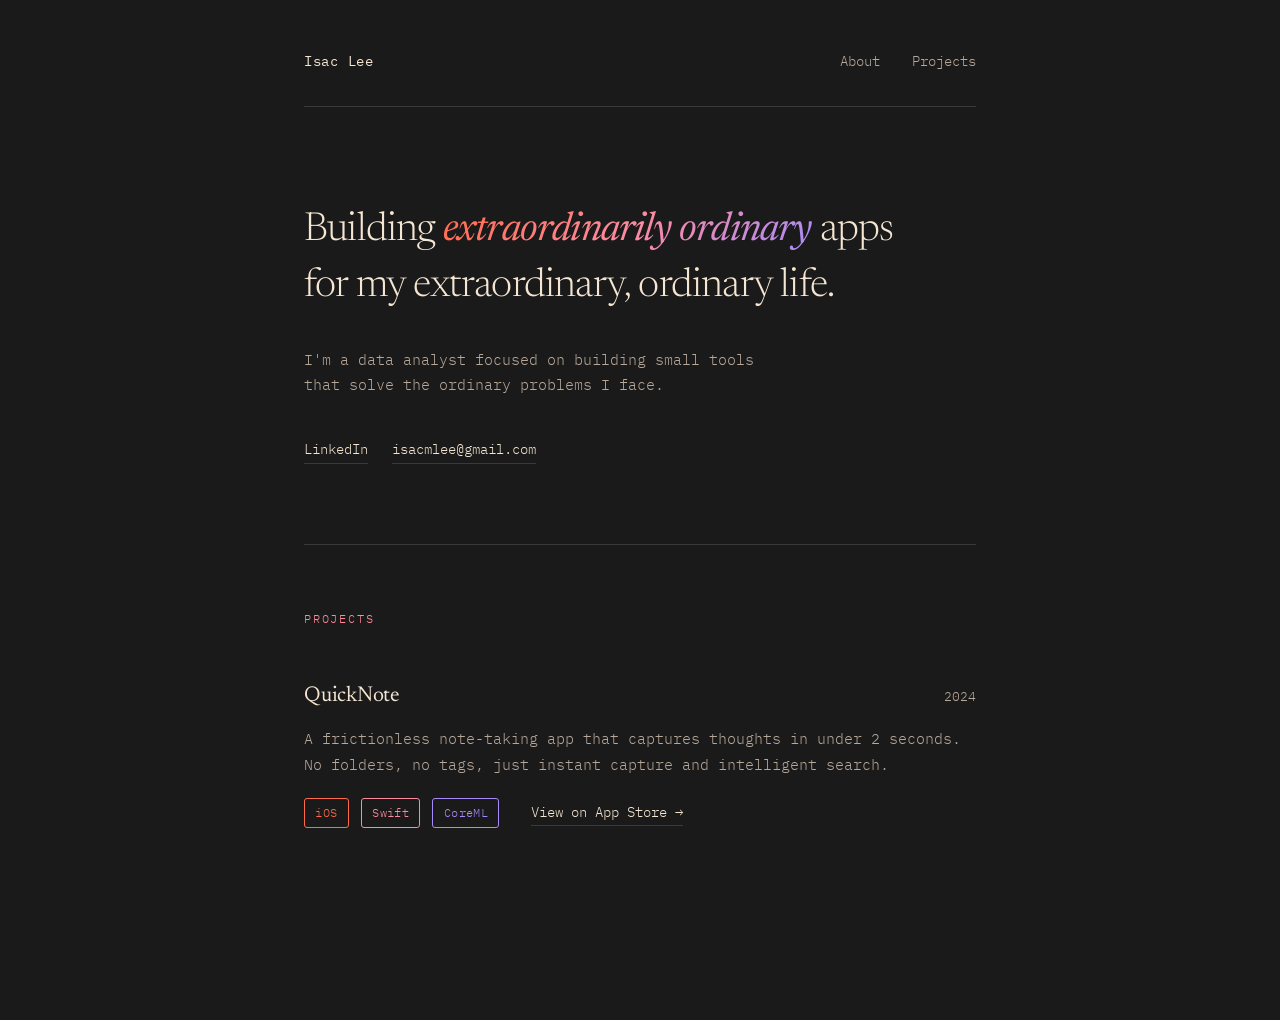
==== commit 6d771190: "Update index.html" ====
--- a/index.html
+++ b/index.html
@@ -5,6 +5,7 @@
     <meta charset="UTF-8">
     <meta name="viewport" content="width=device-width, initial-scale=1.0">
     <title>Isac Lee</title>
+    <link rel="icon" type="image/svg+xml" href="logo.svg">
     <link rel="preconnect" href="https://fonts.googleapis.com">
     <link rel="preconnect" href="https://fonts.gstatic.com" crossorigin>
     <link
@@ -60,6 +61,8 @@
             font-size: 0.9rem;
             letter-spacing: 0.05em;
             font-weight: 400;
+            text-decoration: none;
+            color: var(--fg);
         }
 
         nav ul {
@@ -354,7 +357,7 @@
     <div class="container">
         <header>
             <div class="header-content">
-                <h1 class="name">Isac Lee</h1>
+                <a href="/" class="name">Isac Lee</a>
                 <nav>
                     <ul>
                         <li><a href="#about">About</a></li>
@@ -369,11 +372,10 @@
                 Building <em>extraordinarily ordinary</em> apps for my extraordinary, ordinary life.
             </h2>
             <p class="hero-intro">
-                I'm a data analyst focused on building small, useful tools that solve real, ordinary problems I actually
-                face.
+                I'm a data analyst focused on building small tools that solve the ordinary problems I face.
             </p>
             <div class="hero-links">
-                <a href="https://www.linkedin.com/in/isacmlee/">LinkedIn</a>
+                <a href="https://www.linkedin.com/in/isacmlee/" target="_blank" rel="noopener noreferrer">LinkedIn</a>
                 <a href="mailto:isacmlee@gmail.com">isacmlee@gmail.com</a>
             </div>
         </section>
@@ -396,7 +398,7 @@
                         <span class="tag">Swift</span>
                         <span class="tag">CoreML</span>
                     </div>
-                    <a href="#" class="project-link">View on App Store →</a>
+                    <a href="#" class="project-link" target="_blank" rel="noopener noreferrer">View on App Store →</a>
                 </div>
             </article>
 
